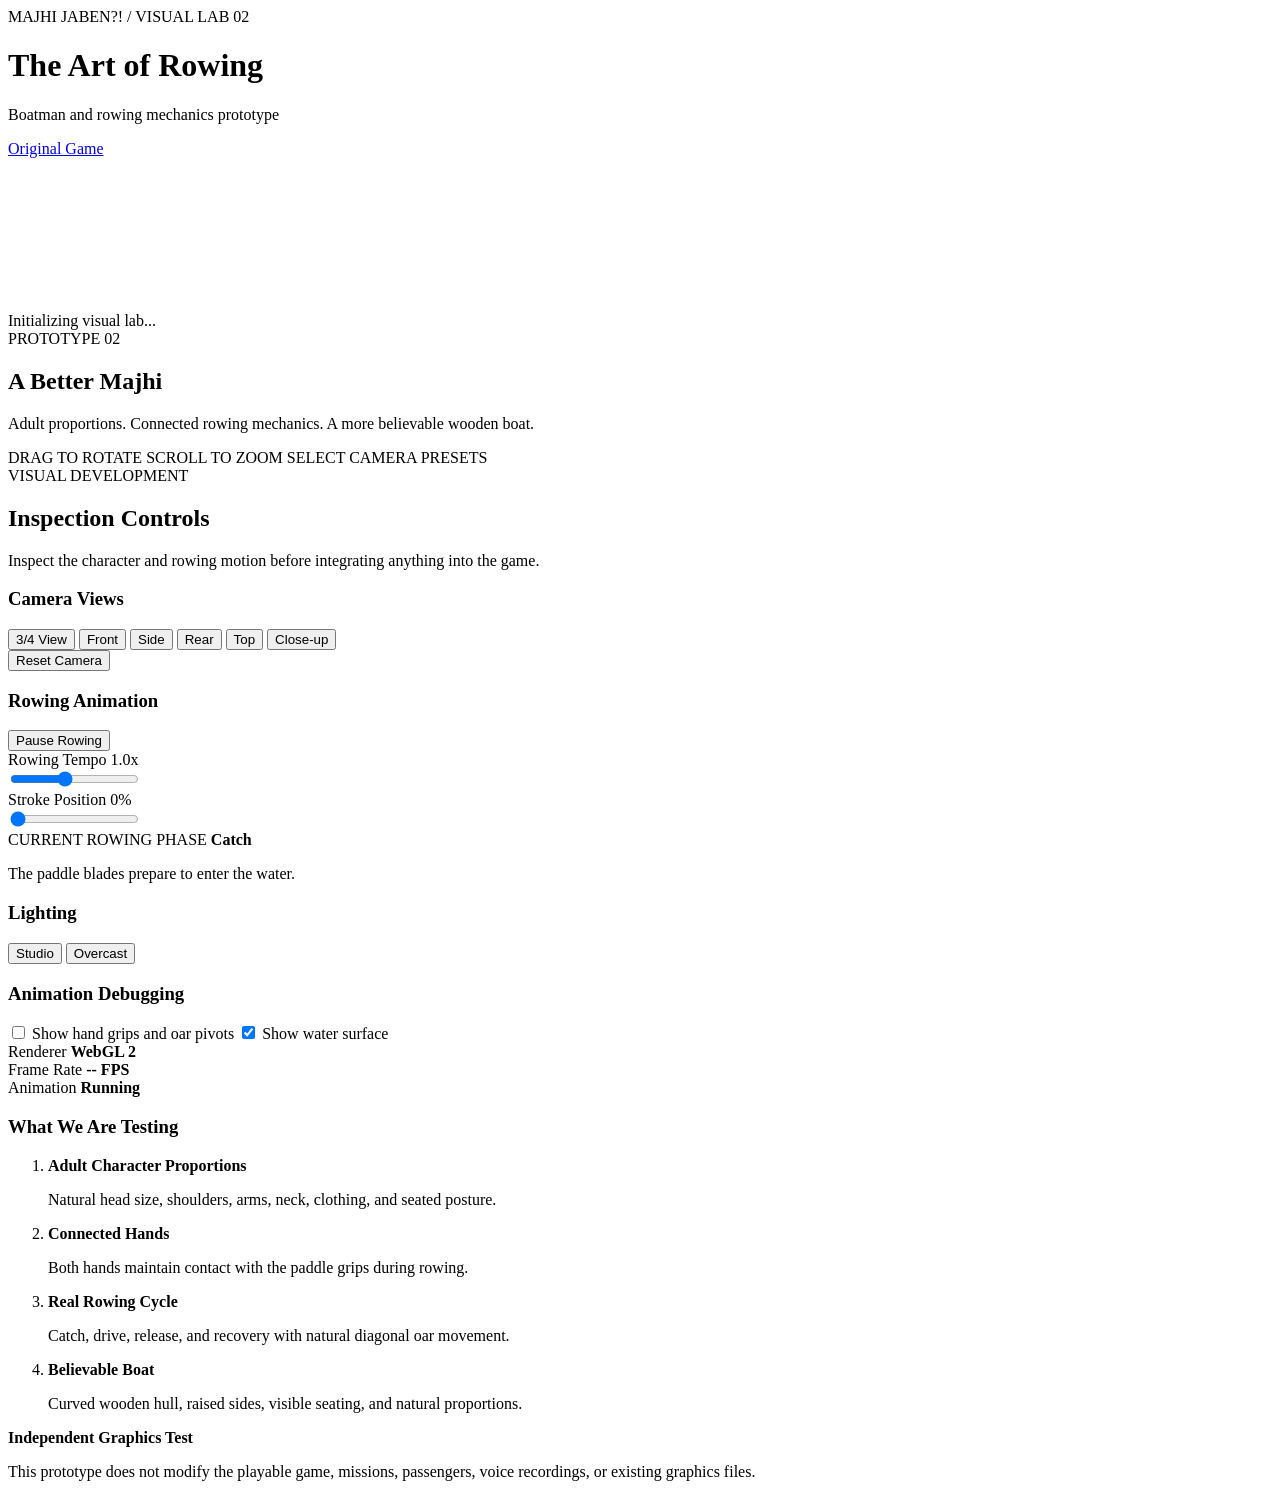
==== docs/visual-lab-02/index.html @ cfcb049f "Add files via upload" ====
<!DOCTYPE html>
<html lang="en">
<head>
  <meta charset="UTF-8">
  <meta name="viewport"
        content="width=device-width, initial-scale=1">

  <meta name="theme-color" content="#081c26">

  <meta name="description"
        content="Majhi Jaben?! Visual Lab 02 - Character and rowing animation prototype.">

  <title>Majhi Jaben?! | Visual Lab 02</title>

  <link rel="stylesheet" href="./style.css">
  <script src="./visual-test.js" defer></script>
</head>

<body>

  <div class="app">

    <!-- HEADER -->
    <header class="topbar">

      <div class="brand">
        <span class="eyebrow">MAJHI JABEN?! / VISUAL LAB 02</span>
        <h1>The Art of Rowing</h1>
        <p>Boatman and rowing mechanics prototype</p>
      </div>

      <a class="game-link" href="../index.html">
        Original Game
      </a>

    </header>

    <!-- MAIN LAYOUT -->
    <main class="layout">

      <!-- 3D SCENE -->
      <section class="viewer" aria-label="3D boat inspection">

        <canvas id="scene" tabindex="0">
          Your browser does not support the 3D canvas.
        </canvas>

        <div class="scene-status">
          <span class="status-dot"></span>
          <span id="rendererStatus">Initializing visual lab...</span>
        </div>

        <div id="errorPanel" class="error-panel" hidden>
          <h2>Renderer unavailable</h2>
          <p id="errorMessage">
            The 3D scene could not be initialized.
          </p>
        </div>

        <div class="scene-heading">
          <span>PROTOTYPE 02</span>
          <h2>A Better Majhi</h2>
          <p>
            Adult proportions. Connected rowing mechanics.
            A more believable wooden boat.
          </p>
        </div>

        <div class="scene-footer">
          <span>DRAG TO ROTATE</span>
          <span>SCROLL TO ZOOM</span>
          <span>SELECT CAMERA PRESETS</span>
        </div>

      </section>

      <!-- INSPECTION PANEL -->
      <aside class="panel">

        <div class="panel-heading">
          <span class="eyebrow">VISUAL DEVELOPMENT</span>
          <h2>Inspection Controls</h2>
          <p>
            Inspect the character and rowing motion
            before integrating anything into the game.
          </p>
        </div>

        <!-- CAMERA CONTROLS -->
        <section class="control-section">

          <h3>Camera Views</h3>

          <div class="camera-grid"
               role="group"
               aria-label="Camera view presets">

            <button type="button"
                    class="view-btn active"
                    data-view="threequarter"
                    aria-pressed="true">
              3/4 View
            </button>

            <button type="button"
                    class="view-btn"
                    data-view="front"
                    aria-pressed="false">
              Front
            </button>

            <button type="button"
                    class="view-btn"
                    data-view="side"
                    aria-pressed="false">
              Side
            </button>

            <button type="button"
                    class="view-btn"
                    data-view="rear"
                    aria-pressed="false">
              Rear
            </button>

            <button type="button"
                    class="view-btn"
                    data-view="top"
                    aria-pressed="false">
              Top
            </button>

            <button type="button"
                    class="view-btn"
                    data-view="closeup"
                    aria-pressed="false">
              Close-up
            </button>

          </div>

          <button type="button"
                  id="resetCamera"
                  class="secondary-btn">
            Reset Camera
          </button>

        </section>

        <!-- ROWING ANIMATION -->
        <section class="control-section">

          <h3>Rowing Animation</h3>

          <button type="button"
                  id="pauseRowing"
                  class="primary-btn"
                  aria-pressed="false">
            Pause Rowing
          </button>

          <div class="control-label">
            <label for="rowingSpeed">Rowing Tempo</label>
            <output id="speedValue"
                    for="rowingSpeed">1.0x</output>
          </div>

          <input type="range"
                 id="rowingSpeed"
                 min="0.3"
                 max="2"
                 step="0.1"
                 value="1">

          <div class="control-label">
            <label for="strokePhase">Stroke Position</label>
            <output id="phaseValue"
                    for="strokePhase">0%</output>
          </div>

          <input type="range"
                 id="strokePhase"
                 min="0"
                 max="100"
                 step="1"
                 value="0">

          <div class="stroke-info">
            <span class="eyebrow">CURRENT ROWING PHASE</span>
            <strong id="phaseName">Catch</strong>
            <p id="phaseDescription">
              The paddle blades prepare to enter the water.
            </p>
          </div>

        </section>

        <!-- LIGHTING -->
        <section class="control-section">

          <h3>Lighting</h3>

          <div class="lighting-options"
               role="group"
               aria-label="Lighting presets">

            <button type="button"
                    class="light-btn active"
                    data-light="studio"
                    aria-pressed="true">
              Studio
            </button>

            <button type="button"
                    class="light-btn"
                    data-light="overcast"
                    aria-pressed="false">
              Overcast
            </button>

          </div>

        </section>

        <!-- DEBUG TOOLS -->
        <section class="control-section">

          <h3>Animation Debugging</h3>

          <label class="check-option">
            <input type="checkbox" id="showRig">
            <span>Show hand grips and oar pivots</span>
          </label>

          <label class="check-option">
            <input type="checkbox"
                   id="showWater"
                   checked>
            <span>Show water surface</span>
          </label>

          <div class="debug-data">
            <div>
              <span>Renderer</span>
              <strong>WebGL 2</strong>
            </div>
            <div>
              <span>Frame Rate</span>
              <strong id="fpsValue">-- FPS</strong>
            </div>
            <div>
              <span>Animation</span>
              <strong id="animationStatus">Running</strong>
            </div>
          </div>

        </section>

        <!-- INSPECTION GOALS -->
        <section class="control-section">

          <h3>What We Are Testing</h3>

          <ol class="inspection-list">

            <li>
              <strong>Adult Character Proportions</strong>
              <p>
                Natural head size, shoulders, arms,
                neck, clothing, and seated posture.
              </p>
            </li>

            <li>
              <strong>Connected Hands</strong>
              <p>
                Both hands maintain contact with
                the paddle grips during rowing.
              </p>
            </li>

            <li>
              <strong>Real Rowing Cycle</strong>
              <p>
                Catch, drive, release, and recovery
                with natural diagonal oar movement.
              </p>
            </li>

            <li>
              <strong>Believable Boat</strong>
              <p>
                Curved wooden hull, raised sides,
                visible seating, and natural proportions.
              </p>
            </li>

          </ol>

        </section>

        <div class="prototype-notice">
          <strong>Independent Graphics Test</strong>
          <p>
            This prototype does not modify the playable
            game, missions, passengers, voice recordings,
            or existing graphics files.
          </p>
        </div>

      </aside>

    </main>

  </div>

</body>
</html>
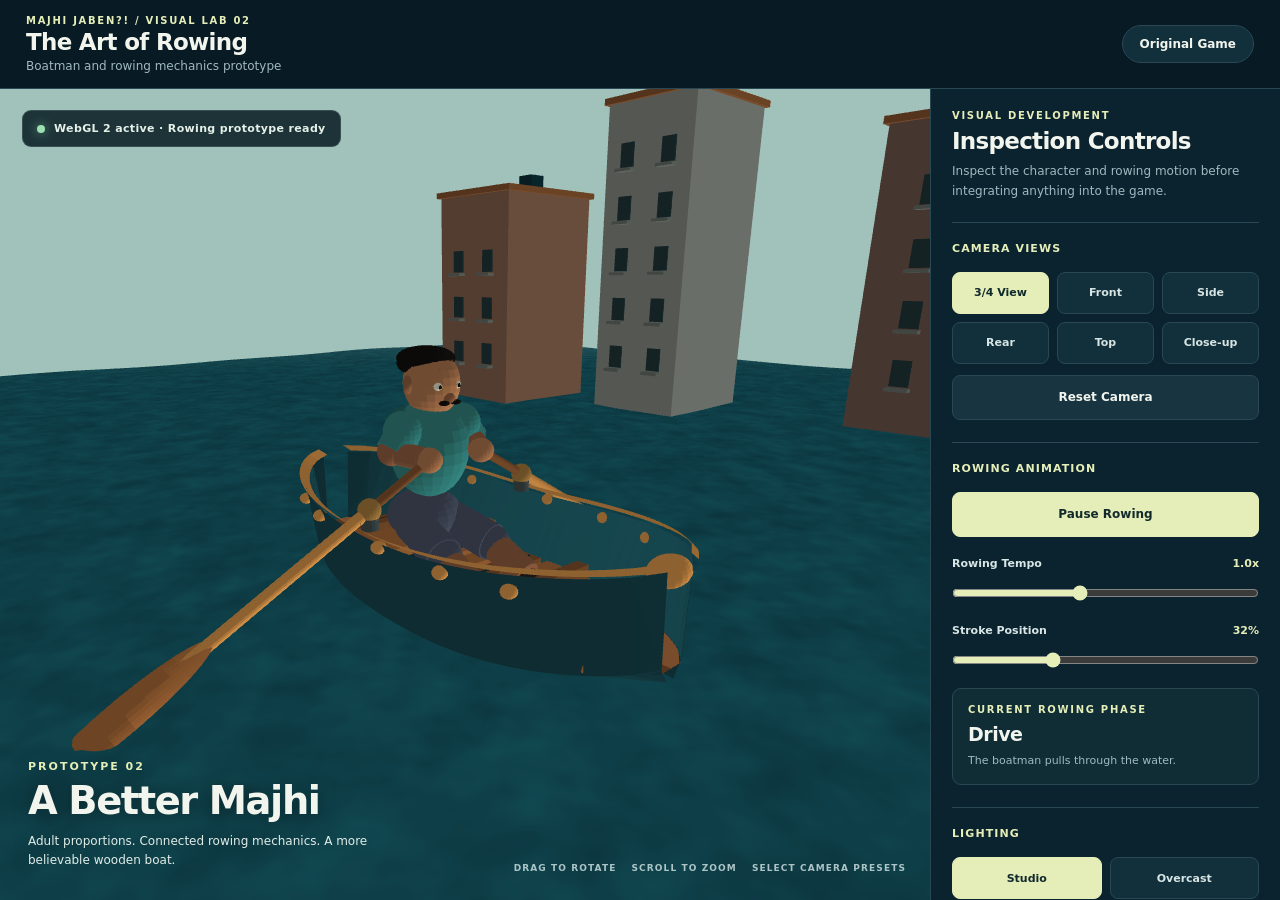
==== commit b84f7a37: "Update index.html" ====
--- a/docs/visual-lab-02/index.html
+++ b/docs/visual-lab-02/index.html
@@ -14,7 +14,7 @@
   <title>Majhi Jaben?! | Visual Lab 02</title>
 
   <link rel="stylesheet" href="./style.css">
-  <script src="./visual-test.js" defer></script>
+  <script src="./visual-test.js?v=2" defer></script>
 </head>
 
 <body>
--- a/docs/visual-lab-02/style.css
+++ b/docs/visual-lab-02/style.css
@@ -0,0 +1,737 @@
+
+/*
+  MAJHI JABEN?! — VISUAL LAB 02
+  Character & Rowing Inspection
+  Independent styling; does not affect the main game.
+*/
+
+:root {
+  color-scheme: dark;
+
+  --bg: #071721;
+  --panel: #0b232e;
+  --panel-soft: #12303c;
+  --border: #294854;
+
+  --text: #f2f5ed;
+  --muted: #a0b9c0;
+  --accent: #e5eeb8;
+  --accent-dark: #233b35;
+  --gold: #e4bc75;
+  --danger: #ffc4ad;
+
+  --radius: 12px;
+  --panel-width: 350px;
+
+  font-family:
+    "Segoe UI", Inter, system-ui,
+    -apple-system, sans-serif;
+}
+
+* {
+  box-sizing: border-box;
+}
+
+html {
+  margin: 0;
+  min-height: 100%;
+}
+
+body {
+  margin: 0;
+  min-height: 100vh;
+  background: var(--bg);
+  color: var(--text);
+}
+
+button,
+input {
+  font: inherit;
+}
+
+button {
+  cursor: pointer;
+}
+
+button:disabled {
+  cursor: not-allowed;
+  opacity: 0.5;
+}
+
+button:focus-visible,
+a:focus-visible,
+input:focus-visible,
+canvas:focus-visible {
+  outline: 2px solid var(--accent);
+  outline-offset: 3px;
+}
+
+button,
+a,
+input {
+  -webkit-tap-highlight-color: transparent;
+}
+
+[hidden] {
+  display: none !important;
+}
+
+/* MAIN APP */
+
+.app {
+  display: flex;
+  flex-direction: column;
+  height: 100vh;
+  height: 100dvh;
+  min-height: 500px;
+  overflow: hidden;
+}
+
+/* HEADER */
+
+.topbar {
+  flex: 0 0 auto;
+  min-height: 84px;
+  padding: 15px 26px;
+  background: #081a23;
+  border-bottom: 1px solid var(--border);
+
+  display: flex;
+  justify-content: space-between;
+  align-items: center;
+  gap: 20px;
+  z-index: 10;
+}
+
+.brand h1 {
+  margin: 4px 0;
+  font-size: 23px;
+  letter-spacing: -0.7px;
+  line-height: 1.1;
+}
+
+.brand p {
+  margin: 4px 0 0;
+  color: var(--muted);
+  font-size: 12px;
+}
+
+.eyebrow {
+  display: block;
+  color: var(--accent);
+  font-size: 10px;
+  font-weight: 800;
+  letter-spacing: 1.7px;
+  text-transform: uppercase;
+}
+
+.game-link {
+  flex-shrink: 0;
+  text-decoration: none;
+  color: var(--text);
+  background: var(--panel-soft);
+  padding: 11px 17px;
+  border: 1px solid var(--border);
+  border-radius: 999px;
+  font-size: 12px;
+  font-weight: 700;
+  transition: background 0.2s ease;
+}
+
+.game-link:hover {
+  background: #204552;
+}
+
+/* MAIN LAYOUT */
+
+.layout {
+  display: grid;
+  grid-template-columns:
+    minmax(0, 1fr)
+    var(--panel-width);
+
+  flex: 1 1 auto;
+  min-height: 0;
+  overflow: hidden;
+}
+
+/* 3D VIEWER */
+
+.viewer {
+  position: relative;
+  min-width: 0;
+  min-height: 0;
+  overflow: hidden;
+
+  background:
+    radial-gradient(
+      ellipse at 50% 35%,
+      #315d67 0%,
+      #163842 52%,
+      #091e29 100%
+    );
+}
+
+#scene {
+  display: block;
+  position: absolute;
+  inset: 0;
+
+  width: 100%;
+  height: 100%;
+
+  touch-action: none;
+  cursor: grab;
+}
+
+#scene:active {
+  cursor: grabbing;
+}
+
+/* SCENE STATUS */
+
+.scene-status {
+  position: absolute;
+  top: 21px;
+  left: 22px;
+  z-index: 2;
+
+  display: flex;
+  align-items: center;
+  gap: 9px;
+
+  padding: 11px 14px;
+  max-width: calc(100% - 44px);
+
+  background: rgba(6, 26, 34, 0.85);
+  border: 1px solid rgba(203, 230, 218, 0.16);
+  border-radius: 9px;
+
+  color: #e5f1e8;
+  font-size: 11px;
+  font-weight: 700;
+  letter-spacing: 0.35px;
+
+  pointer-events: none;
+  backdrop-filter: blur(8px);
+}
+
+.status-dot {
+  flex: 0 0 auto;
+  width: 8px;
+  height: 8px;
+  border-radius: 50%;
+  background: #9be1b1;
+  box-shadow: 0 0 11px rgba(155, 225, 177, 0.6);
+}
+
+/* ERROR SCREEN */
+
+.error-panel {
+  position: absolute;
+  inset: 0;
+  z-index: 5;
+
+  display: flex;
+  flex-direction: column;
+  justify-content: center;
+  align-items: center;
+  text-align: center;
+
+  padding: 30px;
+  background: rgba(4, 17, 25, 0.95);
+}
+
+.error-panel h2 {
+  margin: 0 0 10px;
+  color: var(--danger);
+}
+
+.error-panel p {
+  max-width: 470px;
+  color: var(--muted);
+  line-height: 1.6;
+}
+
+/* SCENE LABELS */
+
+.scene-heading {
+  position: absolute;
+  left: 28px;
+  bottom: 30px;
+  z-index: 2;
+
+  max-width: 370px;
+  pointer-events: none;
+  text-shadow: 0 2px 18px rgba(0, 0, 0, 0.4);
+}
+
+.scene-heading > span {
+  color: var(--accent);
+  font-size: 11px;
+  font-weight: 800;
+  letter-spacing: 2px;
+}
+
+.scene-heading h2 {
+  margin: 7px 0;
+  font-size: clamp(25px, 3vw, 43px);
+  letter-spacing: -1.4px;
+  line-height: 1.06;
+}
+
+.scene-heading p {
+  margin: 10px 0 0;
+  color: #e0ece8;
+  font-size: 12px;
+  line-height: 1.6;
+}
+
+.scene-footer {
+  position: absolute;
+  right: 24px;
+  bottom: 27px;
+  z-index: 2;
+
+  display: flex;
+  gap: 15px;
+  flex-wrap: wrap;
+  justify-content: flex-end;
+
+  color: rgba(225, 243, 243, 0.75);
+  font-size: 9px;
+  font-weight: 800;
+  letter-spacing: 1.1px;
+  pointer-events: none;
+}
+
+/* RIGHT INSPECTION PANEL */
+
+.panel {
+  min-width: 0;
+  min-height: 0;
+
+  padding: 21px 21px 30px;
+  overflow-y: auto;
+  overscroll-behavior: contain;
+
+  background: var(--panel);
+  border-left: 1px solid var(--border);
+
+  scrollbar-color: #41616b transparent;
+  scrollbar-width: thin;
+}
+
+.panel-heading {
+  padding-bottom: 20px;
+}
+
+.panel-heading h2 {
+  margin: 7px 0 8px;
+  font-size: 23px;
+  letter-spacing: -0.7px;
+}
+
+.panel-heading p {
+  margin: 0;
+  color: var(--muted);
+  font-size: 12px;
+  line-height: 1.65;
+}
+
+/* SECTIONS */
+
+.control-section {
+  padding: 19px 0 22px;
+  border-top: 1px solid var(--border);
+}
+
+.control-section h3 {
+  margin: 0 0 17px;
+  color: var(--accent);
+  font-size: 11px;
+  font-weight: 800;
+  letter-spacing: 1.1px;
+  text-transform: uppercase;
+}
+
+/* CAMERA BUTTONS */
+
+.camera-grid {
+  display: grid;
+  grid-template-columns: repeat(3, minmax(0, 1fr));
+  gap: 8px;
+}
+
+.view-btn,
+.light-btn {
+  min-height: 42px;
+  border: 1px solid var(--border);
+  border-radius: 8px;
+  background: #12303b;
+  color: #d6e4e3;
+
+  font-size: 11px;
+  font-weight: 700;
+
+  transition:
+    background 0.18s ease,
+    border-color 0.18s ease,
+    color 0.18s ease;
+}
+
+.view-btn:hover,
+.light-btn:hover {
+  background: #1b4652;
+  border-color: #618b8b;
+}
+
+.view-btn.active,
+.light-btn.active,
+.view-btn[aria-pressed="true"],
+.light-btn[aria-pressed="true"] {
+  color: #10292d;
+  background: var(--accent);
+  border-color: var(--accent);
+}
+
+/* PRIMARY AND SECONDARY BUTTONS */
+
+.primary-btn,
+.secondary-btn {
+  width: 100%;
+  min-height: 45px;
+  padding: 11px 13px;
+  border-radius: 8px;
+
+  font-size: 12px;
+  font-weight: 800;
+}
+
+.primary-btn {
+  color: #122a2c;
+  background: var(--accent);
+  border: 1px solid var(--accent);
+}
+
+.primary-btn:hover {
+  background: #f1f6cc;
+}
+
+.secondary-btn {
+  margin-top: 11px;
+  color: var(--text);
+  background: #173440;
+  border: 1px solid var(--border);
+}
+
+.secondary-btn:hover {
+  background: #23515c;
+}
+
+/* SLIDERS */
+
+.control-label {
+  display: flex;
+  justify-content: space-between;
+  align-items: center;
+  gap: 10px;
+
+  margin: 20px 0 12px;
+}
+
+.control-label label {
+  color: #d8e6e6;
+  font-size: 11px;
+  font-weight: 700;
+}
+
+.control-label output {
+  color: var(--accent);
+  font-size: 11px;
+  font-weight: 800;
+  font-variant-numeric: tabular-nums;
+}
+
+input[type="range"] {
+  display: block;
+  width: 100%;
+  height: 22px;
+  margin: 0;
+
+  background: transparent;
+  accent-color: var(--accent);
+  cursor: pointer;
+}
+
+/* STROKE PHASE DESCRIPTION */
+
+.stroke-info {
+  margin-top: 17px;
+  padding: 15px;
+
+  background: #102d36;
+  border: 1px solid var(--border);
+  border-radius: 9px;
+}
+
+.stroke-info strong {
+  display: block;
+  margin-top: 8px;
+
+  color: var(--text);
+  font-size: 19px;
+  letter-spacing: -0.5px;
+}
+
+.stroke-info p {
+  margin: 7px 0 0;
+  color: var(--muted);
+  font-size: 11px;
+  line-height: 1.6;
+}
+
+/* LIGHTING PRESETS */
+
+.lighting-options {
+  display: grid;
+  grid-template-columns: 1fr 1fr;
+  gap: 8px;
+}
+
+/* CHECKBOXES */
+
+.check-option {
+  display: flex;
+  align-items: center;
+  gap: 10px;
+
+  margin: 13px 0;
+  color: #d7e7e5;
+  font-size: 12px;
+
+  cursor: pointer;
+}
+
+.check-option input {
+  width: 16px;
+  height: 16px;
+  margin: 0;
+
+  flex-shrink: 0;
+  accent-color: var(--accent);
+}
+
+/* DEBUG DATA */
+
+.debug-data {
+  display: grid;
+  grid-template-columns: repeat(3, minmax(0, 1fr));
+  gap: 7px;
+  margin-top: 19px;
+}
+
+.debug-data > div {
+  padding: 10px 7px;
+  border: 1px solid var(--border);
+  border-radius: 8px;
+  background: #102a35;
+}
+
+.debug-data span {
+  display: block;
+  color: var(--muted);
+  font-size: 9px;
+  letter-spacing: 0.5px;
+  text-transform: uppercase;
+}
+
+.debug-data strong {
+  display: block;
+  margin-top: 6px;
+  color: var(--text);
+  font-size: 11px;
+  font-variant-numeric: tabular-nums;
+}
+
+/* INSPECTION GOALS */
+
+.inspection-list {
+  margin: 0;
+  padding-left: 23px;
+  list-style: decimal-leading-zero;
+}
+
+.inspection-list li {
+  padding: 0 0 15px 4px;
+  color: var(--accent);
+  font-size: 12px;
+  font-weight: 800;
+}
+
+.inspection-list li::marker {
+  color: var(--gold);
+}
+
+.inspection-list strong {
+  color: var(--text);
+}
+
+.inspection-list p {
+  margin: 6px 0 0;
+  color: var(--muted);
+  font-size: 11px;
+  font-weight: 400;
+  line-height: 1.6;
+}
+
+/* PROTOTYPE NOTICE */
+
+.prototype-notice {
+  padding: 15px;
+  margin-top: 8px;
+
+  background: #102f2b;
+  border: 1px solid #335a48;
+  border-radius: 9px;
+}
+
+.prototype-notice strong {
+  color: var(--accent);
+  font-size: 12px;
+}
+
+.prototype-notice p {
+  margin: 8px 0 0;
+  color: #b7d9ce;
+  font-size: 11px;
+  line-height: 1.65;
+}
+
+/* RESPONSIVE LAYOUT */
+
+@media (max-width: 1050px) {
+  :root {
+    --panel-width: 310px;
+  }
+
+  .topbar {
+    padding: 13px 18px;
+  }
+
+  .panel {
+    padding: 19px 16px 25px;
+  }
+
+  .scene-heading {
+    left: 18px;
+    bottom: 23px;
+  }
+
+  .scene-footer {
+    right: 15px;
+    bottom: 12px;
+  }
+}
+
+@media (max-width: 760px) {
+  .app {
+    height: auto;
+    min-height: 100dvh;
+    overflow: visible;
+  }
+
+  .topbar {
+    min-height: 75px;
+    padding: 12px 15px;
+  }
+
+  .brand h1 {
+    font-size: 19px;
+  }
+
+  .brand p {
+    font-size: 10px;
+  }
+
+  .game-link {
+    padding: 9px 11px;
+    font-size: 10px;
+  }
+
+  .layout {
+    display: flex;
+    flex-direction: column;
+    overflow: visible;
+  }
+
+  .viewer {
+    flex: 0 0 auto;
+    height: min(68dvh, 580px);
+    min-height: 370px;
+  }
+
+  .panel {
+    flex: 0 0 auto;
+    width: 100%;
+    overflow: visible;
+    border-left: none;
+    border-top: 1px solid var(--border);
+  }
+
+  .camera-grid {
+    grid-template-columns: repeat(3, 1fr);
+  }
+
+  .scene-heading {
+    max-width: 260px;
+    bottom: 42px;
+  }
+
+  .scene-heading h2 {
+    font-size: 28px;
+  }
+
+  .scene-heading p {
+    font-size: 10px;
+  }
+
+  .scene-footer {
+    left: 18px;
+    right: auto;
+    bottom: 12px;
+    font-size: 8px;
+    justify-content: flex-start;
+  }
+}
+
+@media (max-width: 390px) {
+  .brand h1 {
+    font-size: 17px;
+  }
+
+  .eyebrow {
+    font-size: 9px;
+  }
+
+  .scene-status {
+    top: 12px;
+    left: 12px;
+    padding: 9px 10px;
+  }
+
+  .camera-grid {
+    grid-template-columns: repeat(2, 1fr);
+  }
+}
+
+/* REDUCED MOTION SUPPORT */
+
+@media (prefers-reduced-motion: reduce) {
+  *,
+  *::before,
+  *::after {
+    scroll-behavior: auto !important;
+    transition-duration: 0.01ms !important;
+  }
+}
